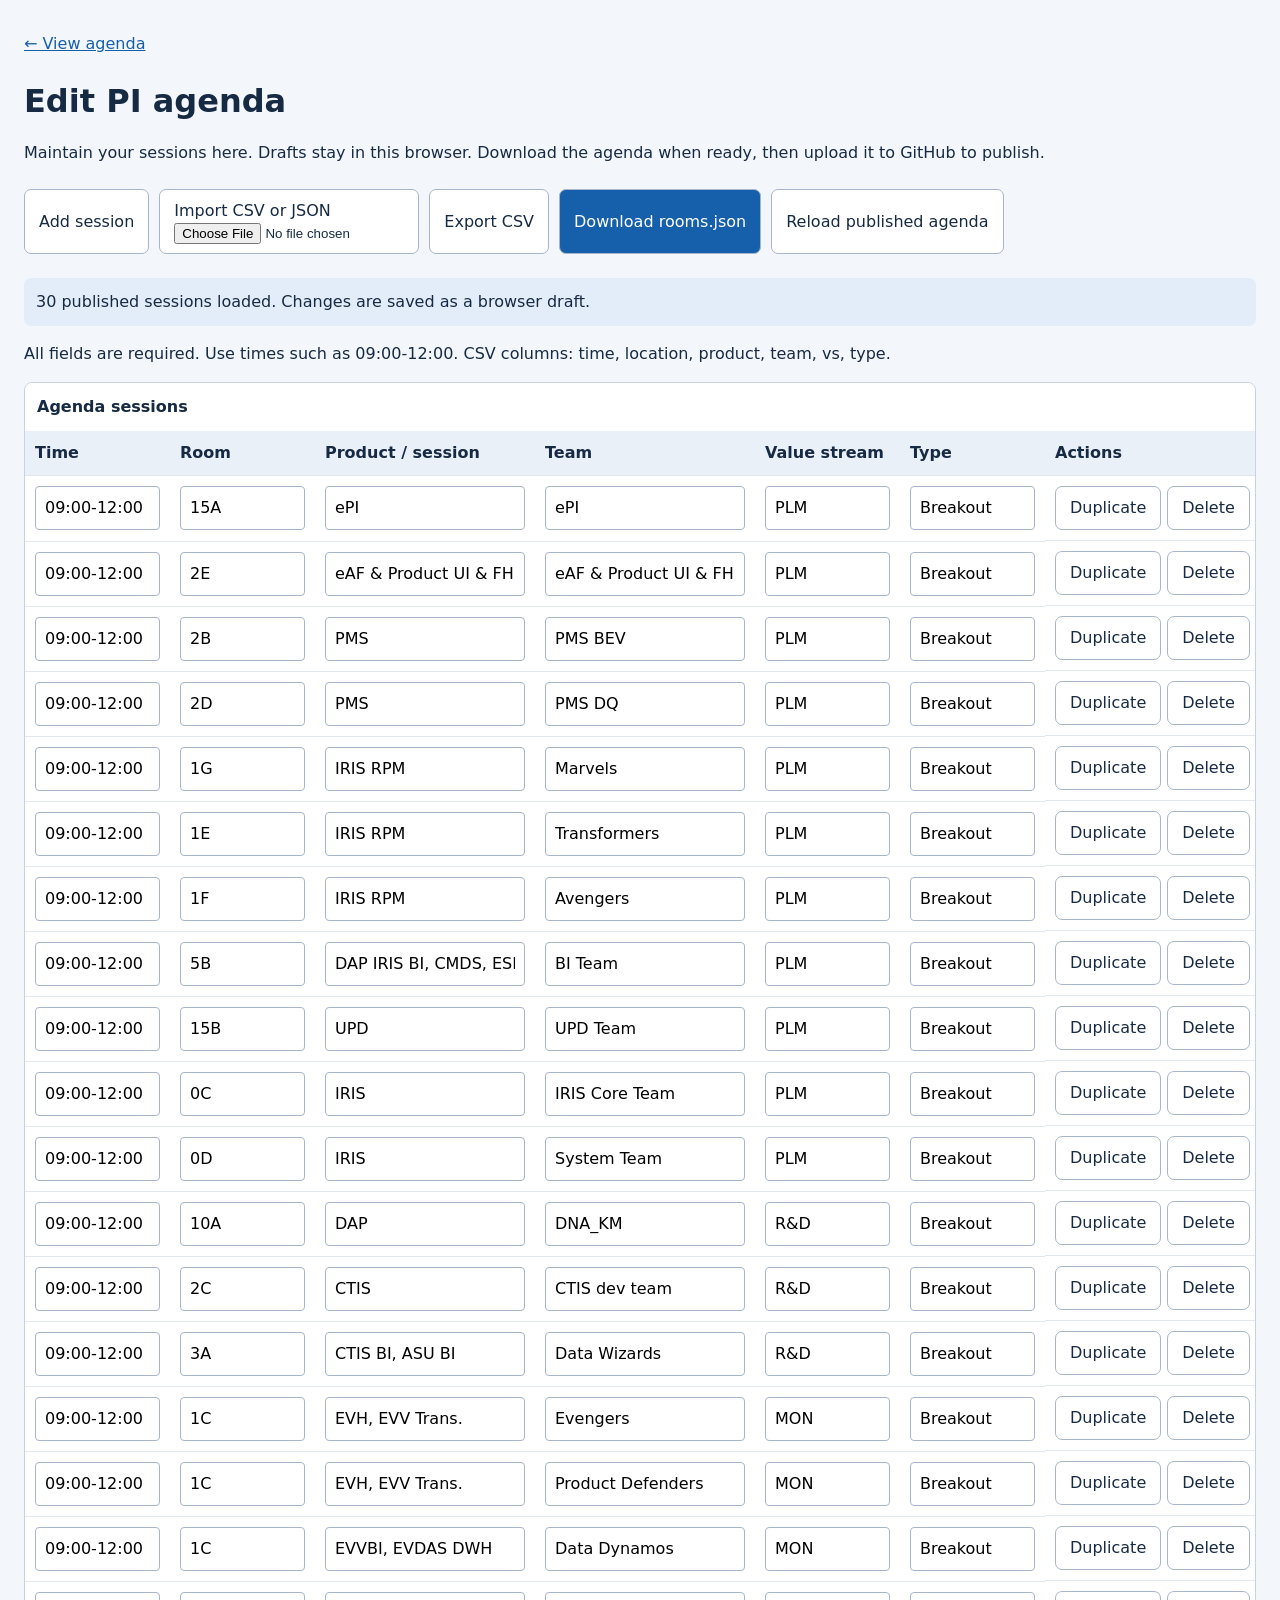
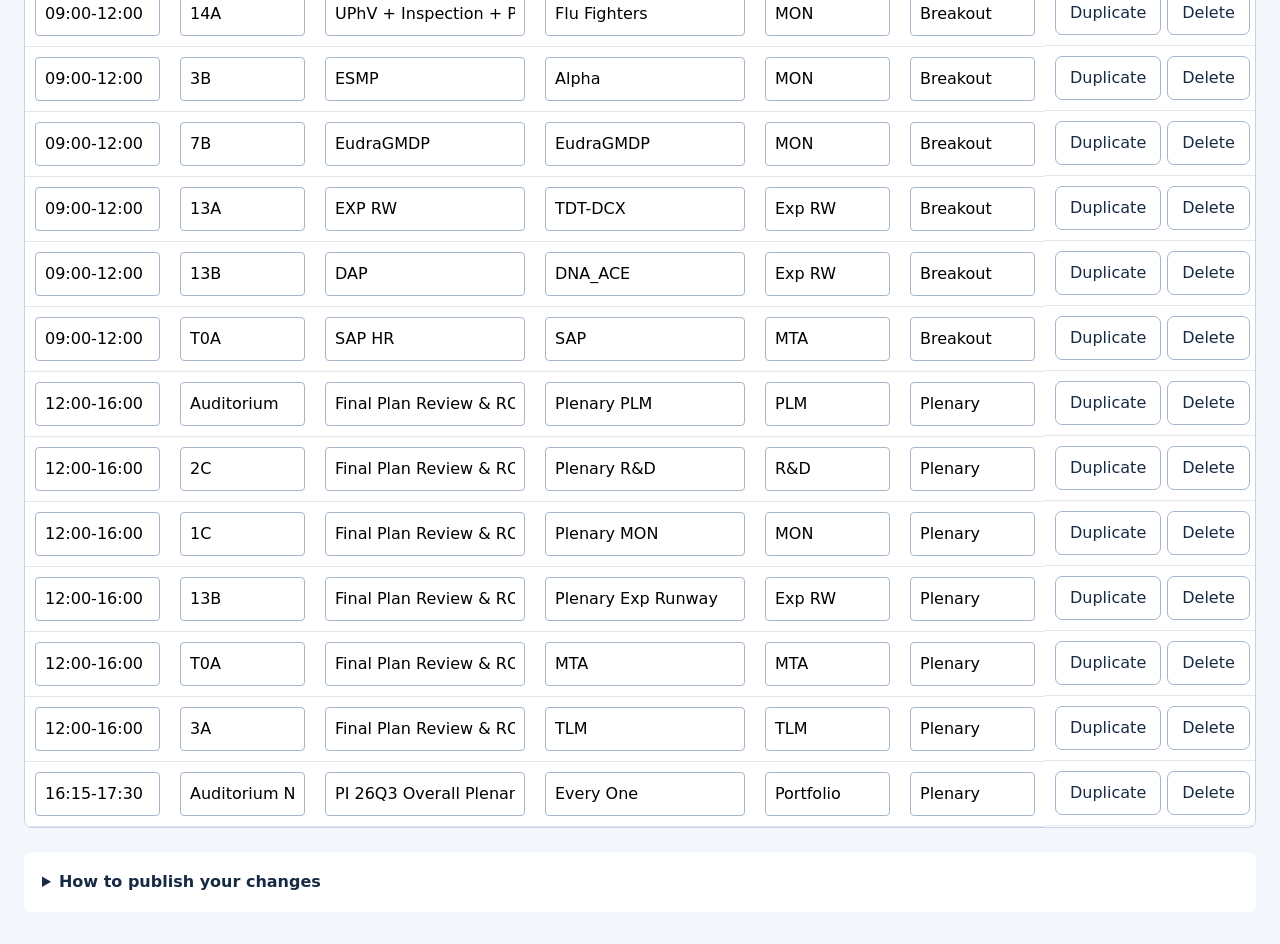
==== editor.html @ b14c33b8 "Add browser agenda editor with CSV import and JSON download" ====
<!doctype html>
<html lang="en"><head><meta charset="utf-8"><meta name="viewport" content="width=device-width,initial-scale=1"><title>Edit PI agenda</title><link rel="stylesheet" href="editor.css"><script src="editor.js" defer></script></head>
<body><main><a href="index.html">← View agenda</a><h1>Edit PI agenda</h1><p>Maintain your sessions here. Drafts stay in this browser. Download the agenda when ready, then upload it to GitHub to publish.</p>
<div class="toolbar"><button id="add" disabled>Add session</button><label class="file">Import CSV or JSON<input id="import" type="file" accept=".csv,.json"></label><button id="csv" disabled>Export CSV</button><button id="download" disabled>Download rooms.json</button><button id="reset" disabled>Reload published agenda</button></div>
<p id="status" role="status">Loading agenda…</p><p>All fields are required. Use times such as 09:00-12:00. CSV columns: time, location, product, team, vs, type.</p>
<div class="table-wrap"><table><caption>Agenda sessions</caption><thead><tr><th>Time</th><th>Room</th><th>Product / session</th><th>Team</th><th>Value stream</th><th>Type</th><th>Actions</th></tr></thead><tbody id="rows"></tbody></table></div>
<details><summary>How to publish your changes</summary><ol><li>Click <strong>Download rooms.json</strong>.</li><li>Open <a href="https://github.com/JMB06FR/pi-planning-v2/upload/main" target="_blank" rel="noopener">Upload files in GitHub</a> and sign in to your account.</li><li>Upload the downloaded file, named exactly <strong>rooms.json</strong>, to replace the existing file. Commit the change.</li><li>Wait for the GitHub Pages deployment to finish, then refresh the agenda.</li></ol><p>This editor does not publish directly. Only people with write access to the repository can publish. Download your draft before switching browsers or computers. Excel users: save your spreadsheet as CSV UTF-8 before importing.</p></details>
</main></body></html>
---- editor.css ----
*{box-sizing:border-box}body{margin:0;background:#f3f6fa;color:#172a43;font:16px/1.5 system-ui,sans-serif}main{max-width:1500px;margin:auto;padding:32px 24px}h1{font-size:32px;margin-bottom:8px}a{color:#165fab}.toolbar{display:flex;gap:10px;flex-wrap:wrap;margin:24px 0}button,.file{font:inherit;border:1px solid #a6b5c9;border-radius:7px;background:white;color:#172a43;padding:9px 14px;cursor:pointer}button:disabled{opacity:.5;cursor:default}#download{background:#165fab;color:white}.file input{display:block;max-width:230px}#status{padding:12px;background:#e3edf9;border-radius:7px}.table-wrap{overflow-x:auto;border:1px solid #c7d3e2;background:white;border-radius:8px}table{width:100%;border-collapse:collapse}caption{text-align:left;padding:12px;font-weight:600}th,td{text-align:left;padding:10px;border-bottom:1px solid #e1e7ef;vertical-align:top}th{background:#eaf0f7}td input{width:100%;min-width:125px;padding:9px;border:1px solid #a6b5c9;border-radius:4px;font:inherit}td:nth-child(3) input,td:nth-child(4) input{min-width:200px}td:last-child{display:flex;gap:6px}details{margin-top:24px;padding:18px;background:white;border-radius:8px}summary{cursor:pointer;font-weight:600}:focus-visible{outline:3px solid #de8900;outline-offset:2px}
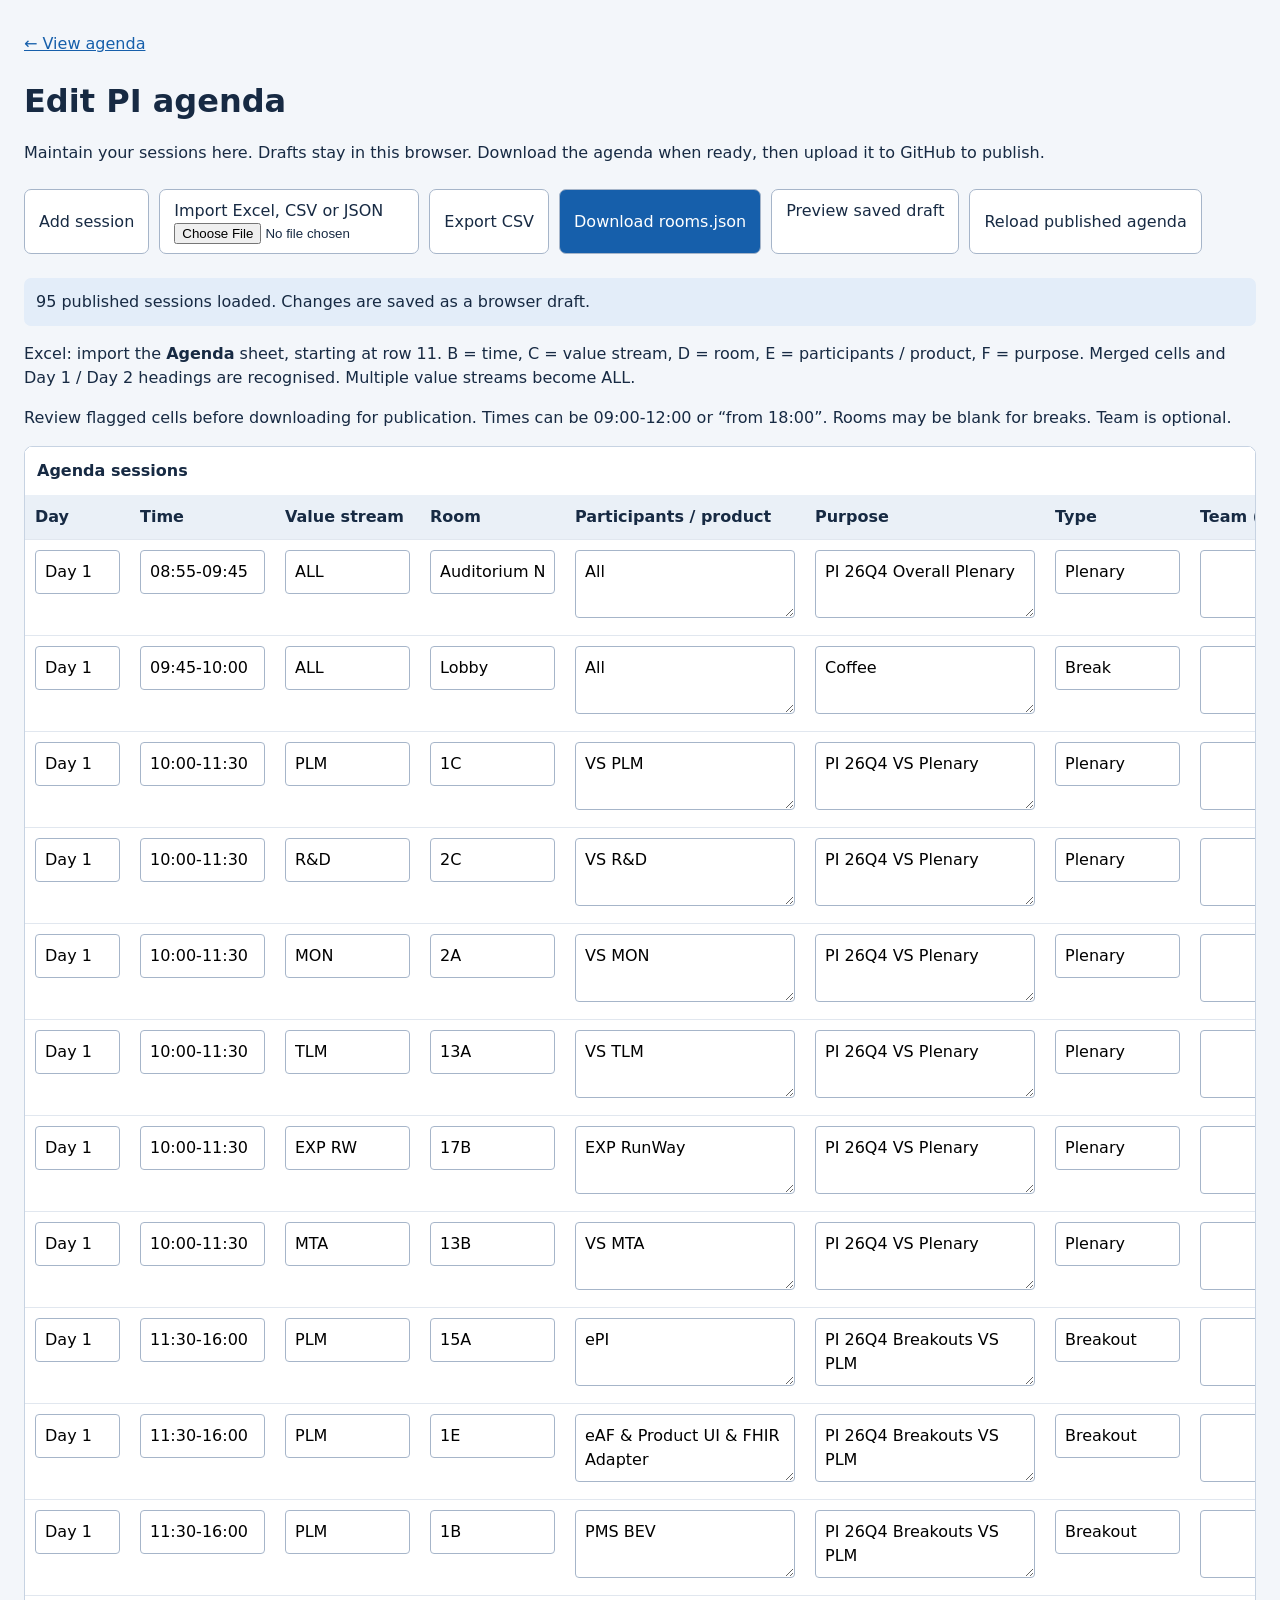
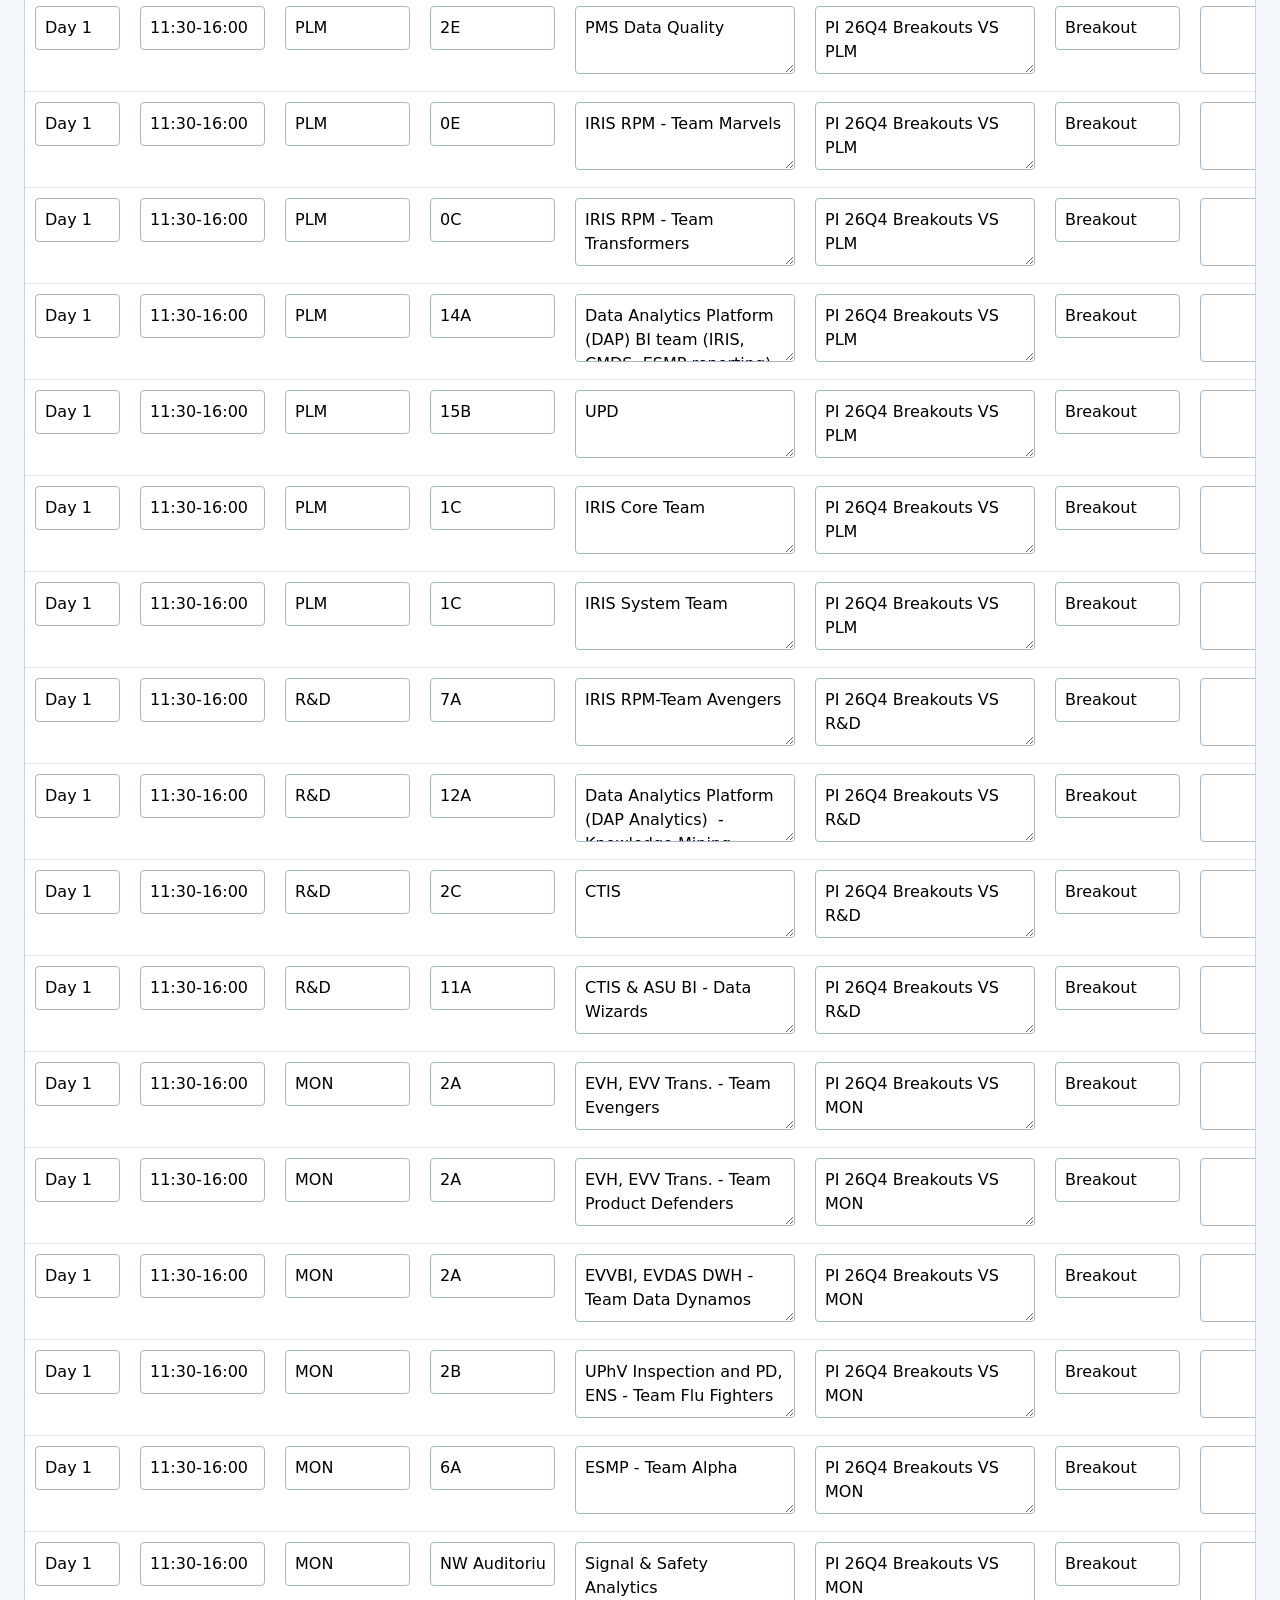
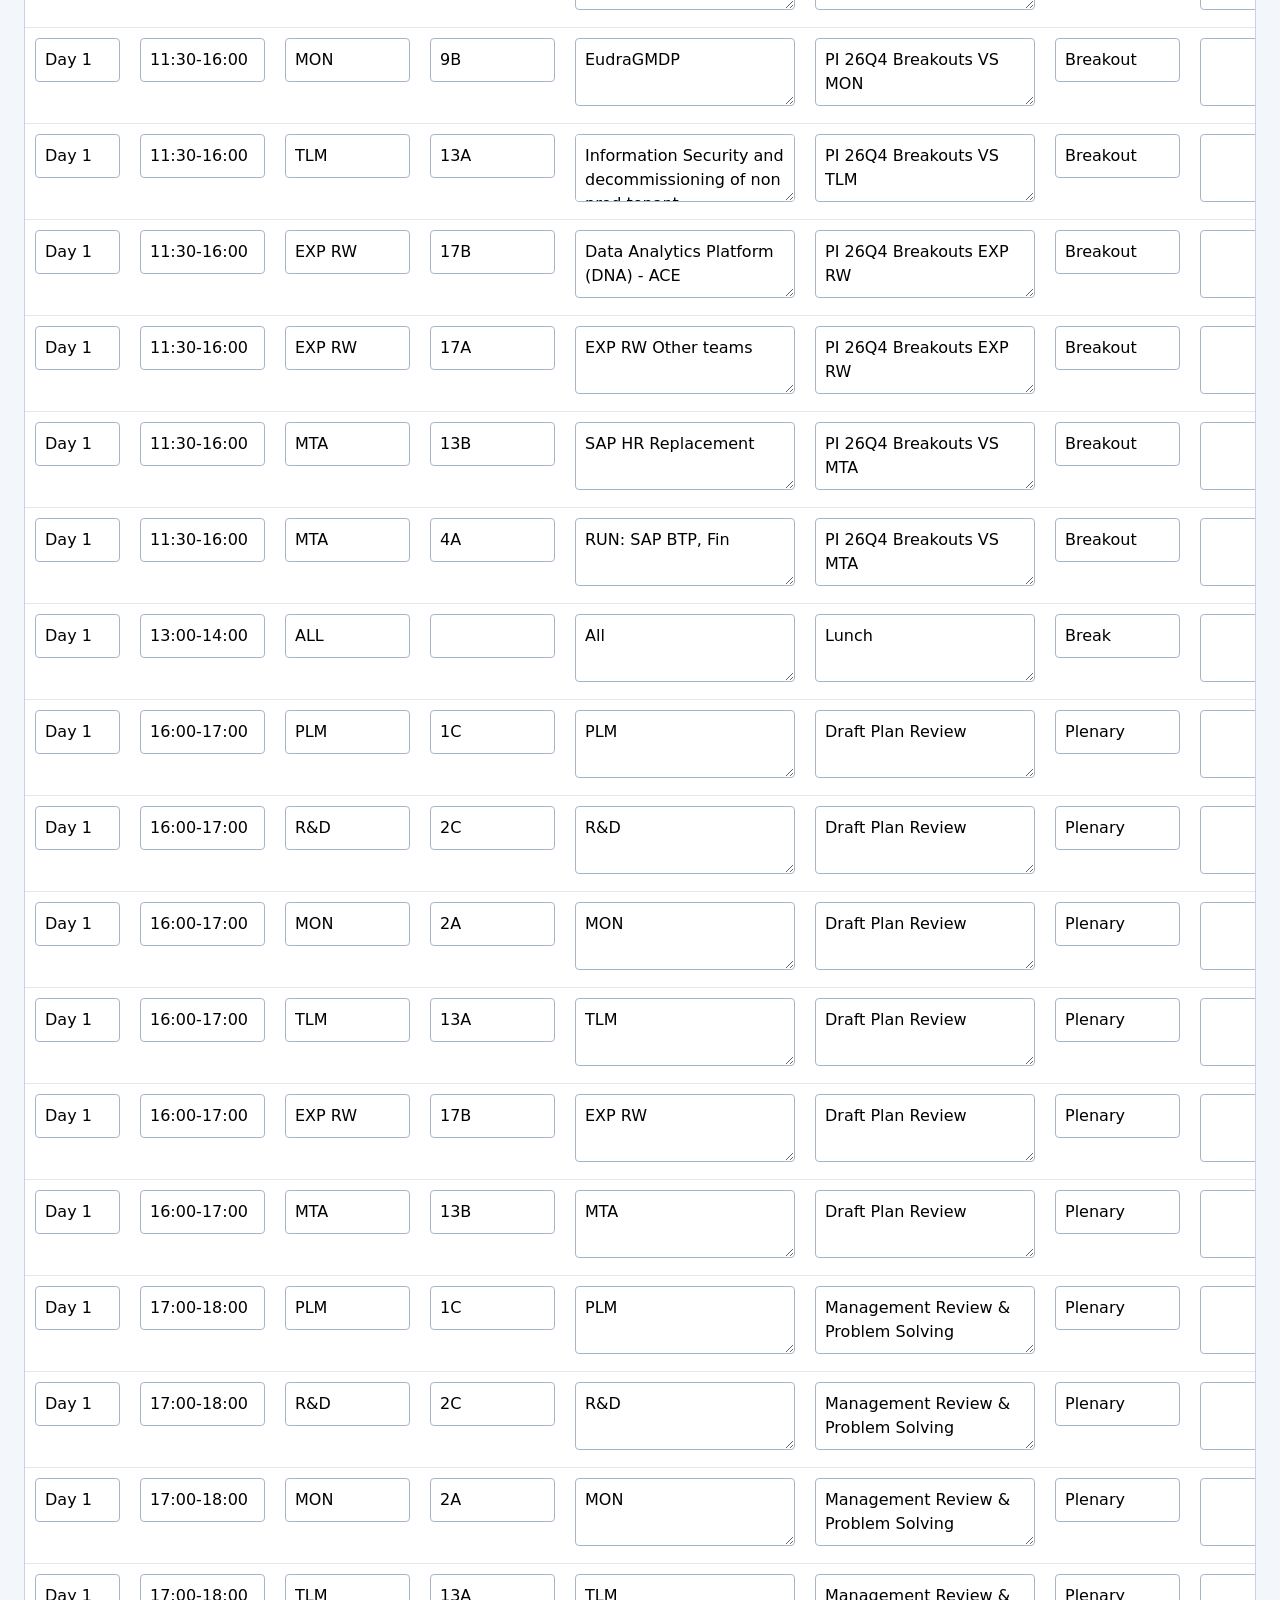
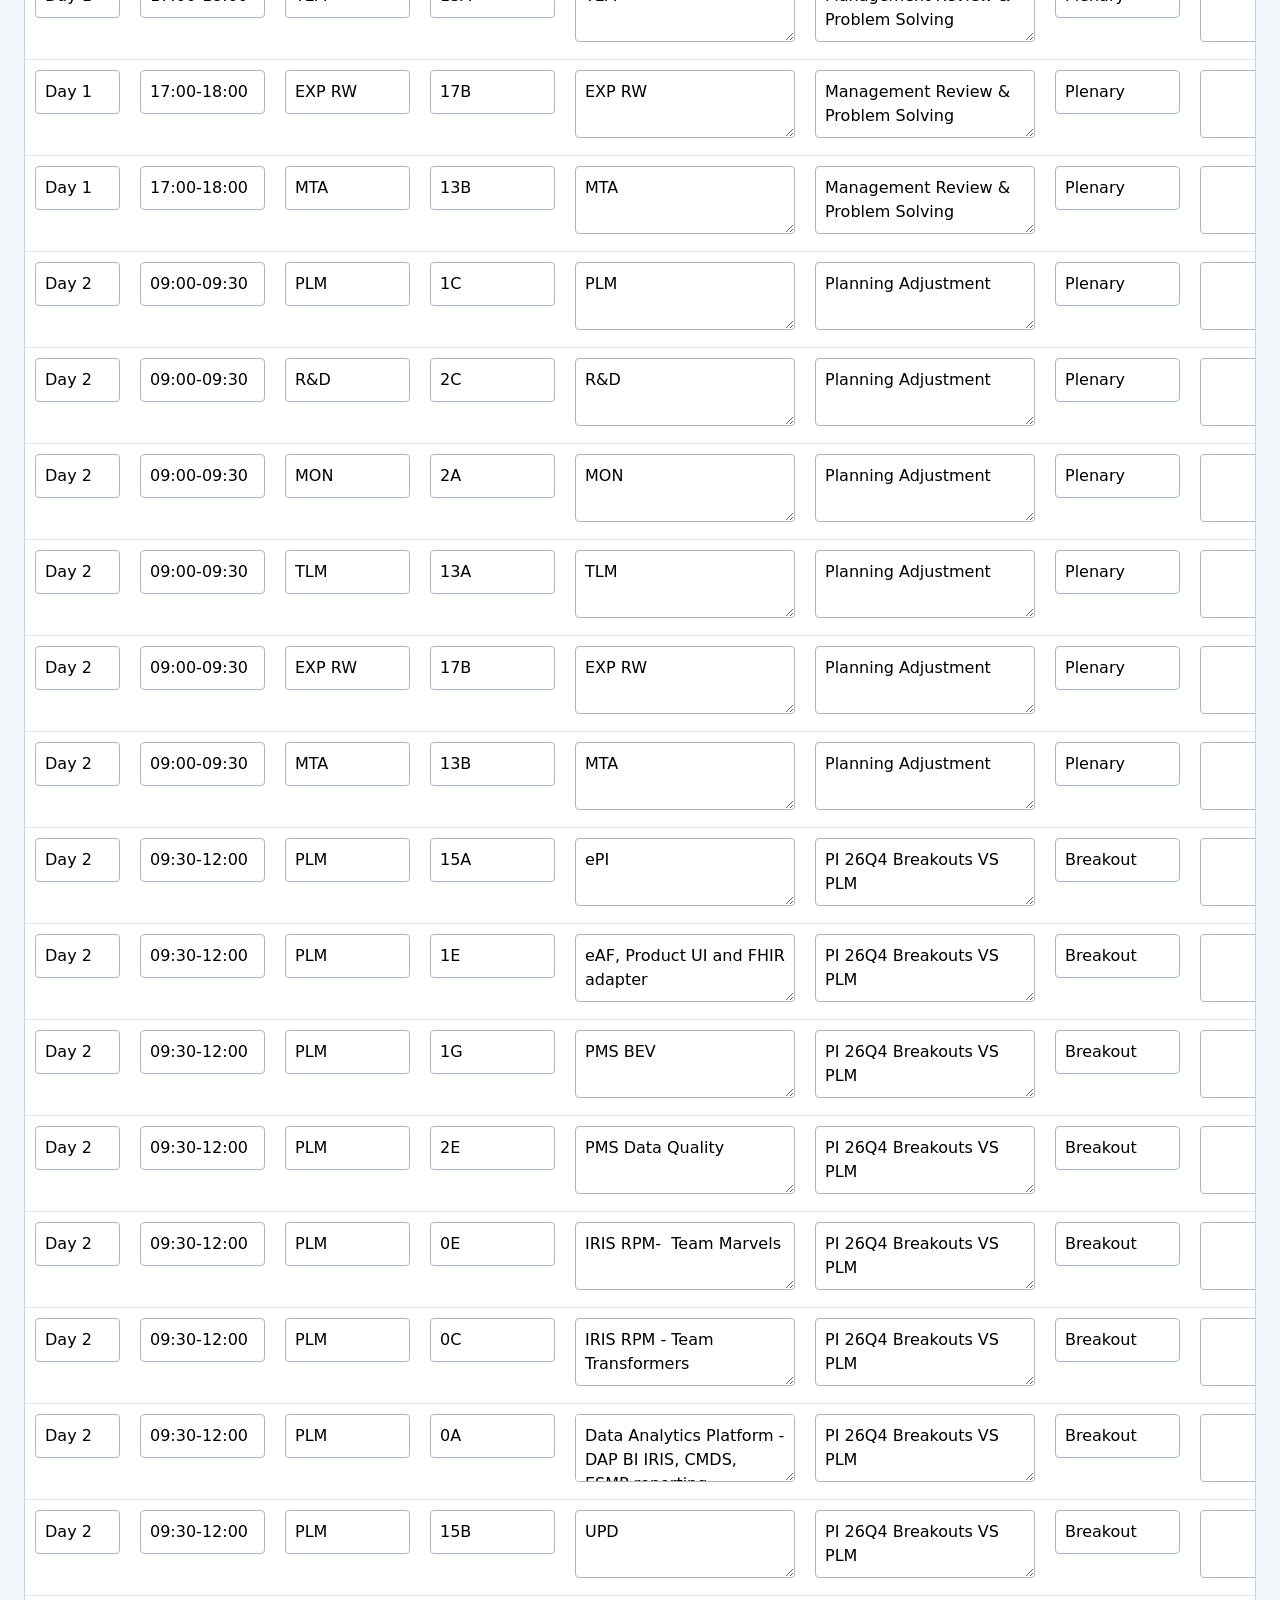
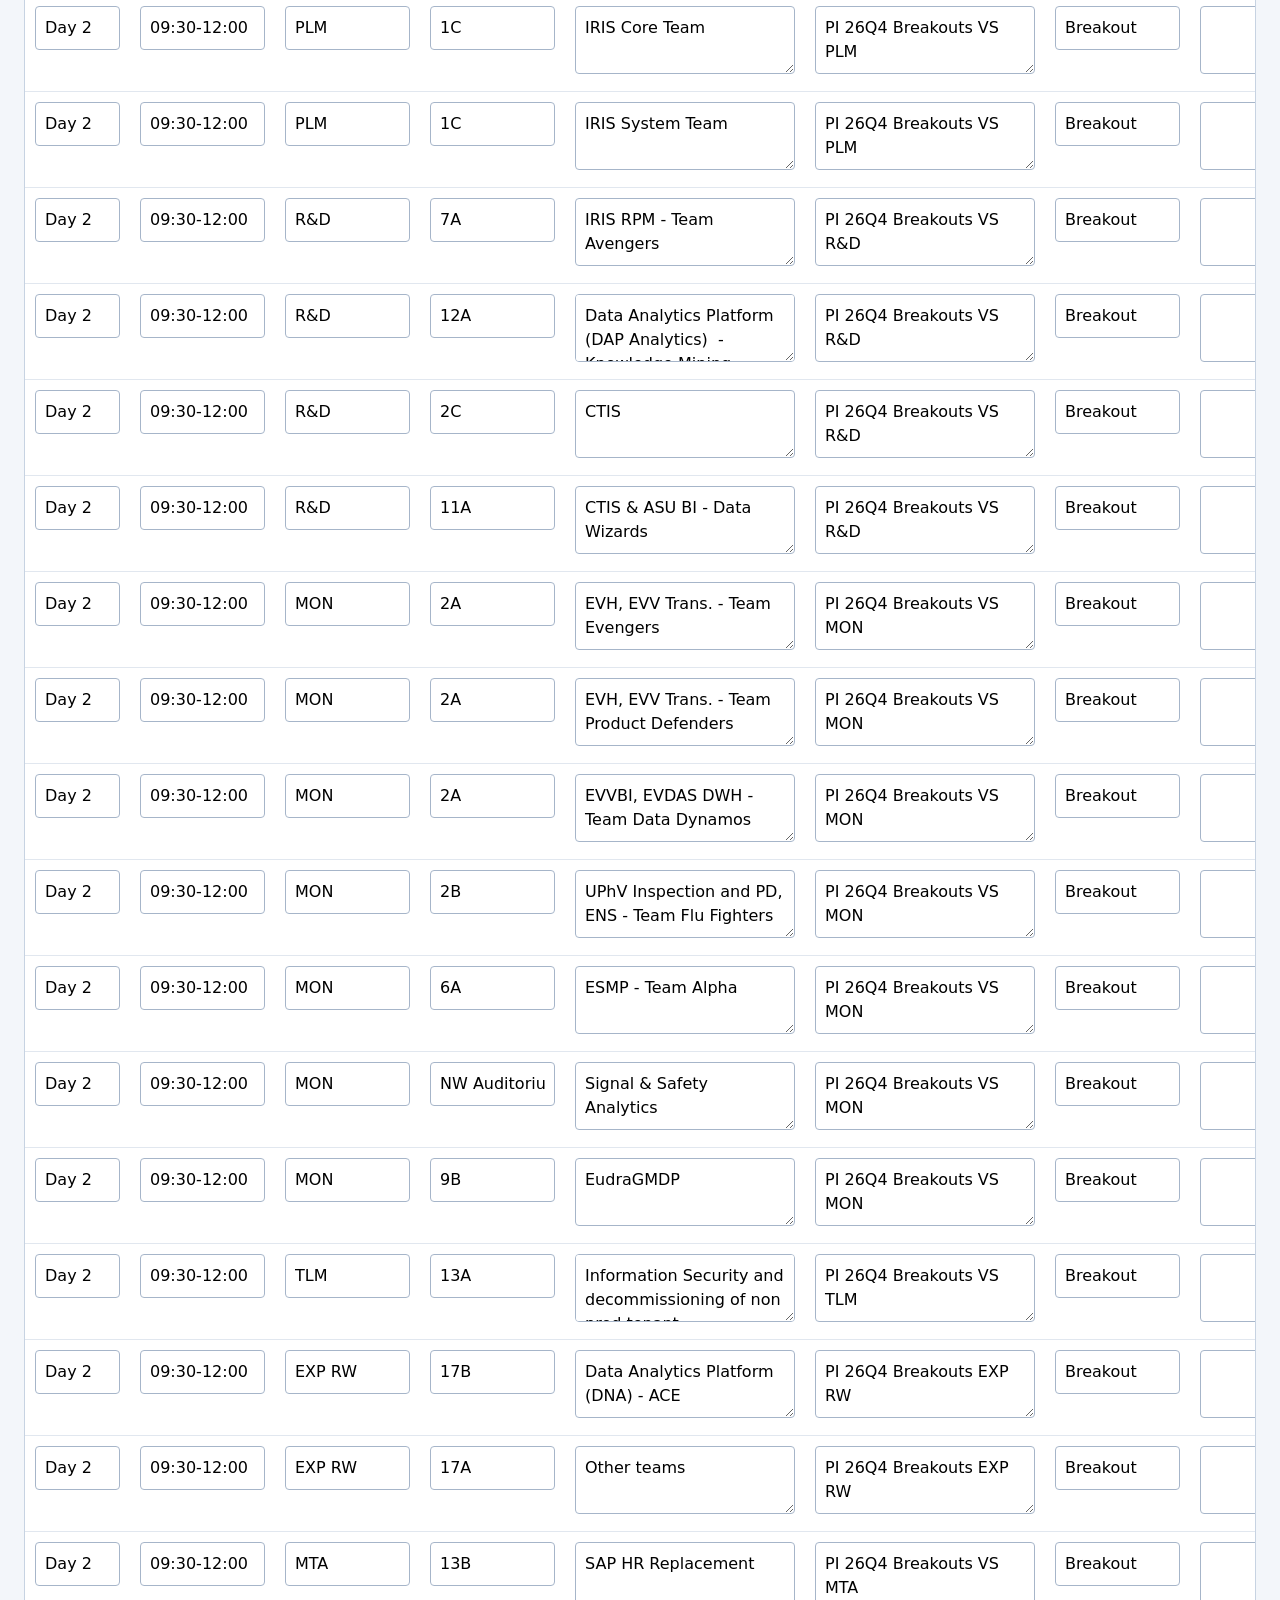
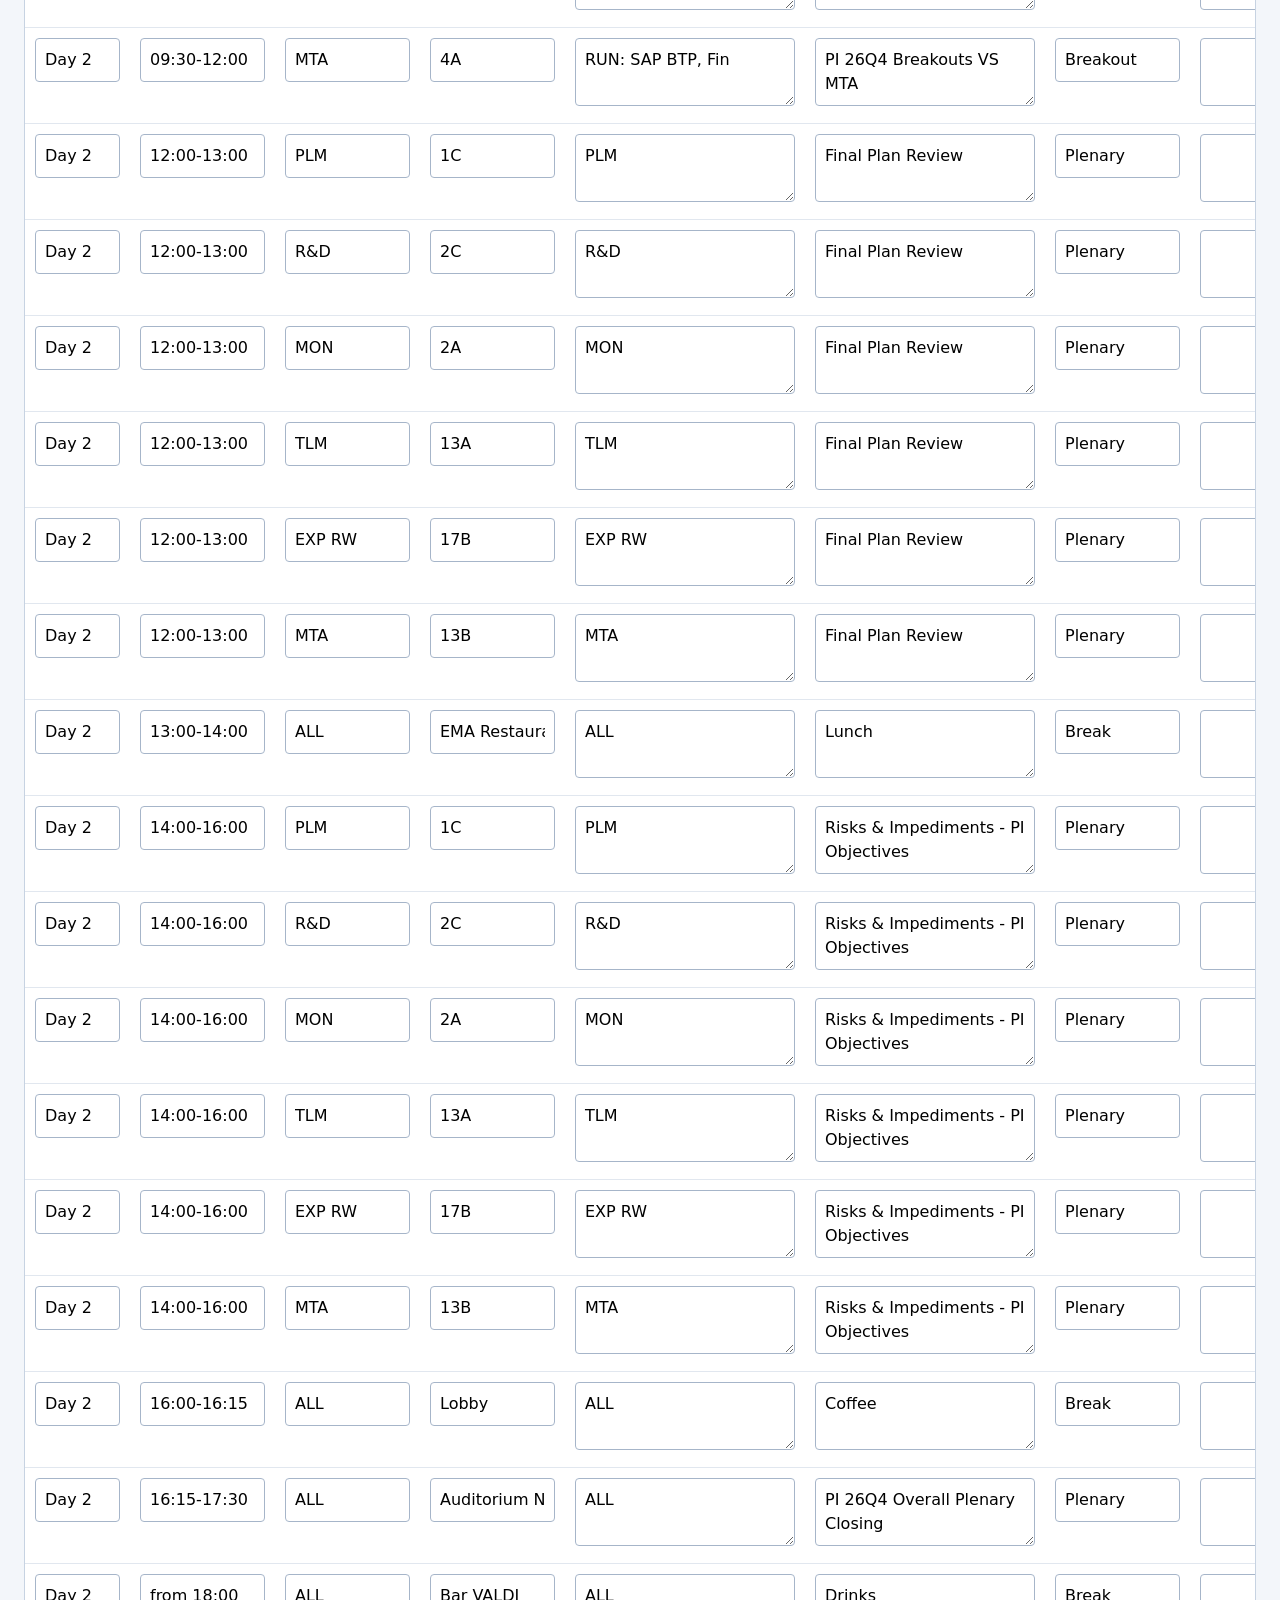
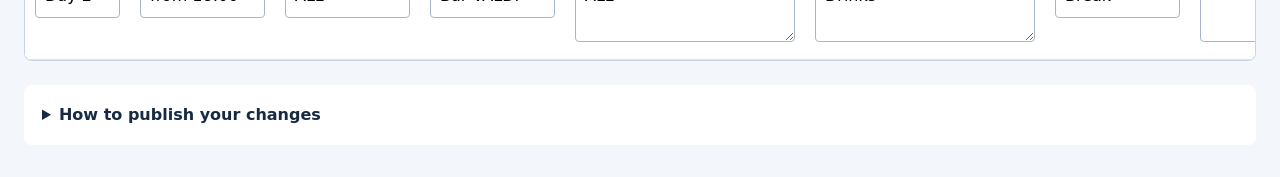
==== commit 234f9adf: "Import EMA Excel programme and support both PI Planning days" ====
--- a/editor.html
+++ b/editor.html
@@ -1,8 +1,8 @@
 <!doctype html>
-<html lang="en"><head><meta charset="utf-8"><meta name="viewport" content="width=device-width,initial-scale=1"><title>Edit PI agenda</title><link rel="stylesheet" href="editor.css"><script src="editor.js" defer></script></head>
+<html lang="en"><head><meta charset="utf-8"><meta name="viewport" content="width=device-width,initial-scale=1"><title>Edit PI agenda</title><link rel="stylesheet" href="editor.css"><script src="excel-import.js" defer></script><script src="editor.js" defer></script></head>
 <body><main><a href="index.html">← View agenda</a><h1>Edit PI agenda</h1><p>Maintain your sessions here. Drafts stay in this browser. Download the agenda when ready, then upload it to GitHub to publish.</p>
-<div class="toolbar"><button id="add" disabled>Add session</button><label class="file">Import CSV or JSON<input id="import" type="file" accept=".csv,.json"></label><button id="csv" disabled>Export CSV</button><button id="download" disabled>Download rooms.json</button><button id="reset" disabled>Reload published agenda</button></div>
-<p id="status" role="status">Loading agenda…</p><p>All fields are required. Use times such as 09:00-12:00. CSV columns: time, location, product, team, vs, type.</p>
-<div class="table-wrap"><table><caption>Agenda sessions</caption><thead><tr><th>Time</th><th>Room</th><th>Product / session</th><th>Team</th><th>Value stream</th><th>Type</th><th>Actions</th></tr></thead><tbody id="rows"></tbody></table></div>
-<details><summary>How to publish your changes</summary><ol><li>Click <strong>Download rooms.json</strong>.</li><li>Open <a href="https://github.com/JMB06FR/pi-planning-v2/upload/main" target="_blank" rel="noopener">Upload files in GitHub</a> and sign in to your account.</li><li>Upload the downloaded file, named exactly <strong>rooms.json</strong>, to replace the existing file. Commit the change.</li><li>Wait for the GitHub Pages deployment to finish, then refresh the agenda.</li></ol><p>This editor does not publish directly. Only people with write access to the repository can publish. Download your draft before switching browsers or computers. Excel users: save your spreadsheet as CSV UTF-8 before importing.</p></details>
+<div class="toolbar"><button id="add" disabled>Add session</button><label class="file">Import Excel, CSV or JSON<input id="import" type="file" accept=".xlsx,.csv,.json"></label><button id="csv" disabled>Export CSV</button><button id="download" disabled>Download rooms.json</button><a class="file" href="index.html?draft=1" target="_blank" rel="noopener">Preview saved draft</a><button id="reset" disabled>Reload published agenda</button></div>
+<p id="status" role="status">Loading agenda…</p><p>Excel: import the <strong>Agenda</strong> sheet, starting at row 11. B = time, C = value stream, D = room, E = participants / product, F = purpose. Merged cells and Day 1 / Day 2 headings are recognised. Multiple value streams become ALL.</p><p>Review flagged cells before downloading for publication. Times can be 09:00-12:00 or “from 18:00”. Rooms may be blank for breaks. Team is optional.</p><details id="review" hidden open><summary>Items to review</summary><ul id="issues"></ul></details>
+<div class="table-wrap"><table><caption>Agenda sessions</caption><thead><tr><th>Day</th><th>Time</th><th>Value stream</th><th>Room</th><th>Participants / product</th><th>Purpose</th><th>Type</th><th>Team (optional)</th><th>Actions</th></tr></thead><tbody id="rows"></tbody></table></div>
+<details><summary>How to publish your changes</summary><ol><li>Click <strong>Download rooms.json</strong>.</li><li>Open <a href="https://github.com/JMB06FR/pi-planning-v2/upload/main" target="_blank" rel="noopener">Upload files in GitHub</a> and sign in to your account.</li><li>Upload the downloaded file, named exactly <strong>rooms.json</strong>, to replace the existing file. Commit the change.</li><li>Wait for the GitHub Pages deployment to finish, then refresh the agenda.</li></ol><p>This editor does not publish directly. Only people with write access to the repository can publish. Download your draft before switching browsers or computers. Your Excel workbook is read locally in this browser. Only the Agenda columns B–F are imported; links and other sheets are not uploaded. Save as .xlsx, or use CSV UTF-8 for the tabular editor format.</p></details>
 </main></body></html>
--- a/editor.css
+++ b/editor.css
@@ -1 +1,5 @@
-*{box-sizing:border-box}body{margin:0;background:#f3f6fa;color:#172a43;font:16px/1.5 system-ui,sans-serif}main{max-width:1500px;margin:auto;padding:32px 24px}h1{font-size:32px;margin-bottom:8px}a{color:#165fab}.toolbar{display:flex;gap:10px;flex-wrap:wrap;margin:24px 0}button,.file{font:inherit;border:1px solid #a6b5c9;border-radius:7px;background:white;color:#172a43;padding:9px 14px;cursor:pointer}button:disabled{opacity:.5;cursor:default}#download{background:#165fab;color:white}.file input{display:block;max-width:230px}#status{padding:12px;background:#e3edf9;border-radius:7px}.table-wrap{overflow-x:auto;border:1px solid #c7d3e2;background:white;border-radius:8px}table{width:100%;border-collapse:collapse}caption{text-align:left;padding:12px;font-weight:600}th,td{text-align:left;padding:10px;border-bottom:1px solid #e1e7ef;vertical-align:top}th{background:#eaf0f7}td input{width:100%;min-width:125px;padding:9px;border:1px solid #a6b5c9;border-radius:4px;font:inherit}td:nth-child(3) input,td:nth-child(4) input{min-width:200px}td:last-child{display:flex;gap:6px}details{margin-top:24px;padding:18px;background:white;border-radius:8px}summary{cursor:pointer;font-weight:600}:focus-visible{outline:3px solid #de8900;outline-offset:2px}
+*{box-sizing:border-box}body{margin:0;background:#f3f6fa;color:#172a43;font:16px/1.5 system-ui,sans-serif}main{max-width:1500px;margin:auto;padding:32px 24px}h1{font-size:32px;margin-bottom:8px}a{color:#165fab}.toolbar{display:flex;gap:10px;flex-wrap:wrap;margin:24px 0}button,.file{font:inherit;border:1px solid #a6b5c9;border-radius:7px;background:white;color:#172a43;padding:9px 14px;cursor:pointer}button:disabled{opacity:.5;cursor:default}#download{background:#165fab;color:white}.file input{display:block;max-width:230px}#status{padding:12px;background:#e3edf9;border-radius:7px}.table-wrap{overflow-x:auto;border:1px solid #c7d3e2;background:white;border-radius:8px}table{width:100%;border-collapse:collapse}caption{text-align:left;padding:12px;font-weight:600}th,td{text-align:left;padding:10px;border-bottom:1px solid #e1e7ef;vertical-align:top}th{background:#eaf0f7}td input,td textarea{width:100%;min-width:125px;padding:9px;border:1px solid #a6b5c9;border-radius:4px;font:inherit}td textarea{min-width:200px}td:last-child{display:flex;gap:6px}details{margin-top:24px;padding:18px;background:white;border-radius:8px}summary{cursor:pointer;font-weight:600}:focus-visible{outline:3px solid #de8900;outline-offset:2px}
+
+#review{border-left:4px solid #c27700;background:#fff8e9}td textarea{min-width:220px;resize:vertical}td:first-child input{min-width:85px}th{white-space:nowrap}.file{display:inline-block;text-decoration:none}
+
+td small{display:block;color:#53657e;margin-top:4px}
